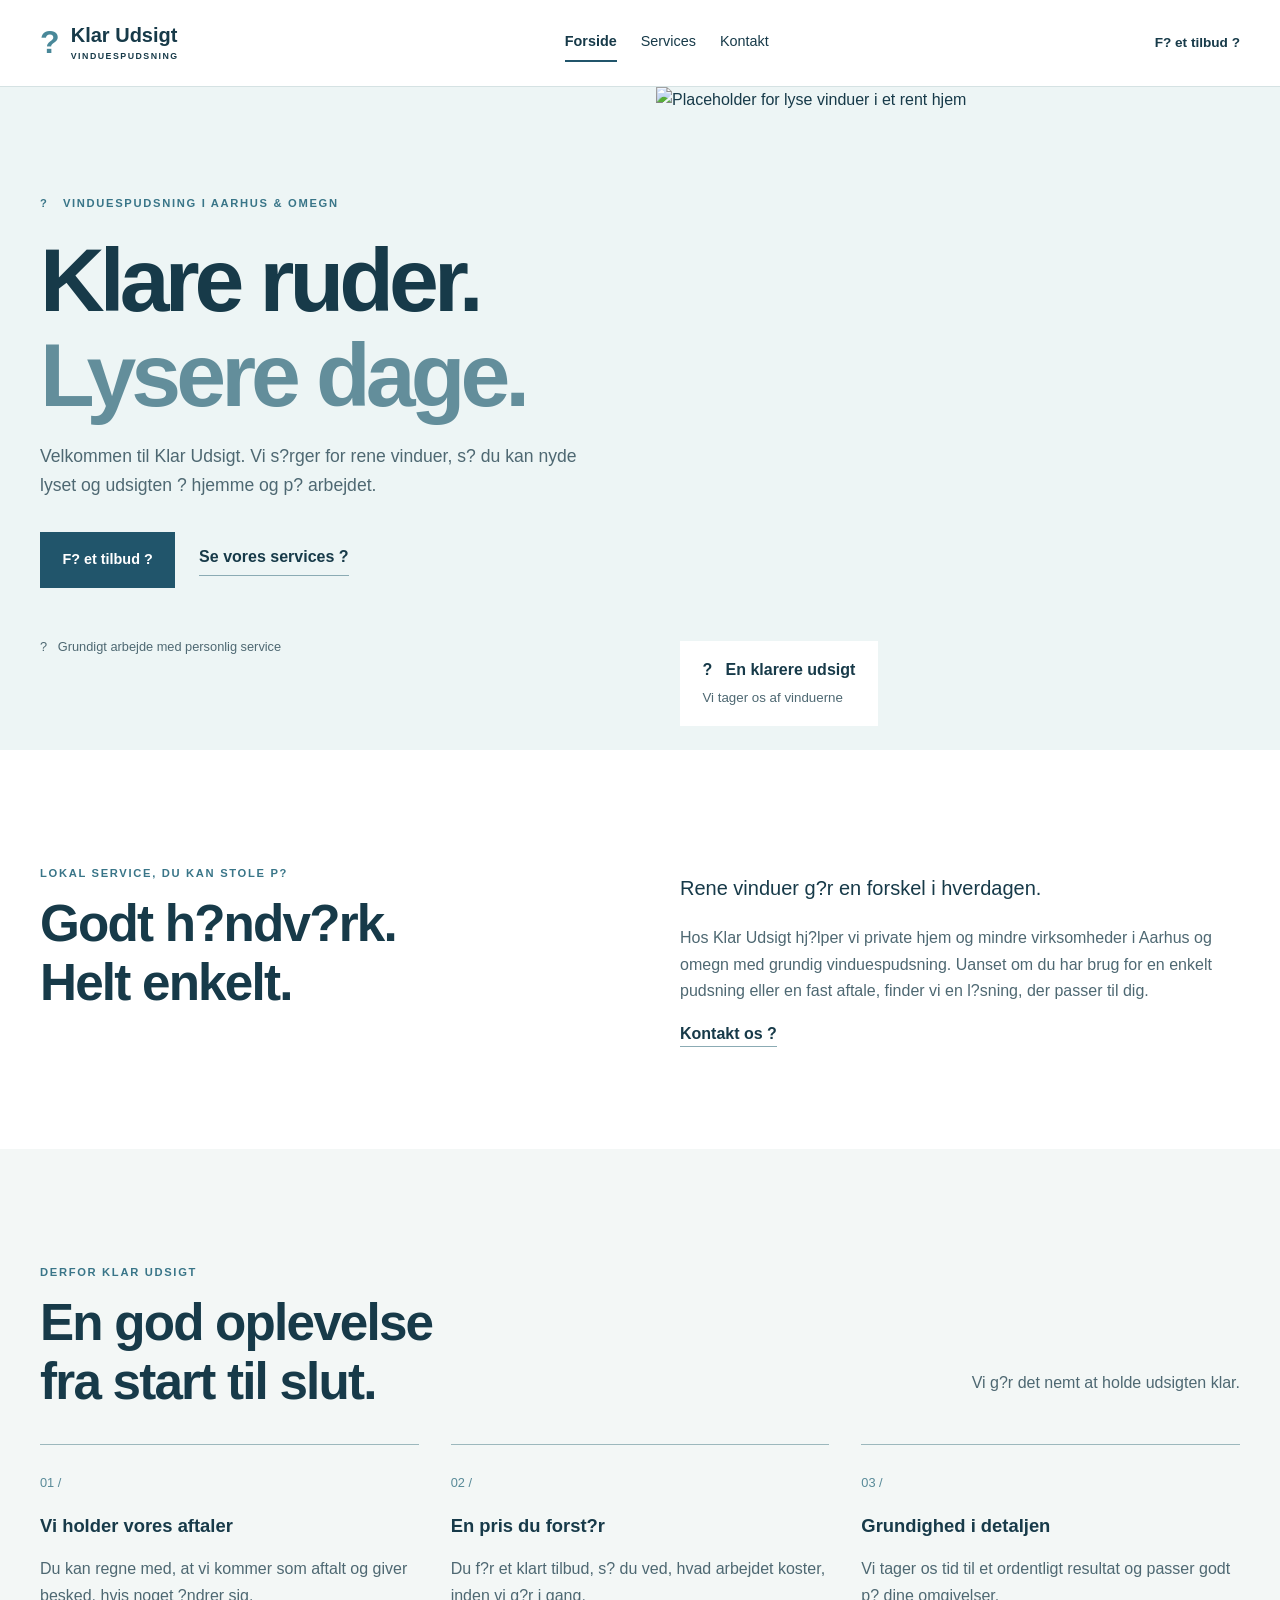
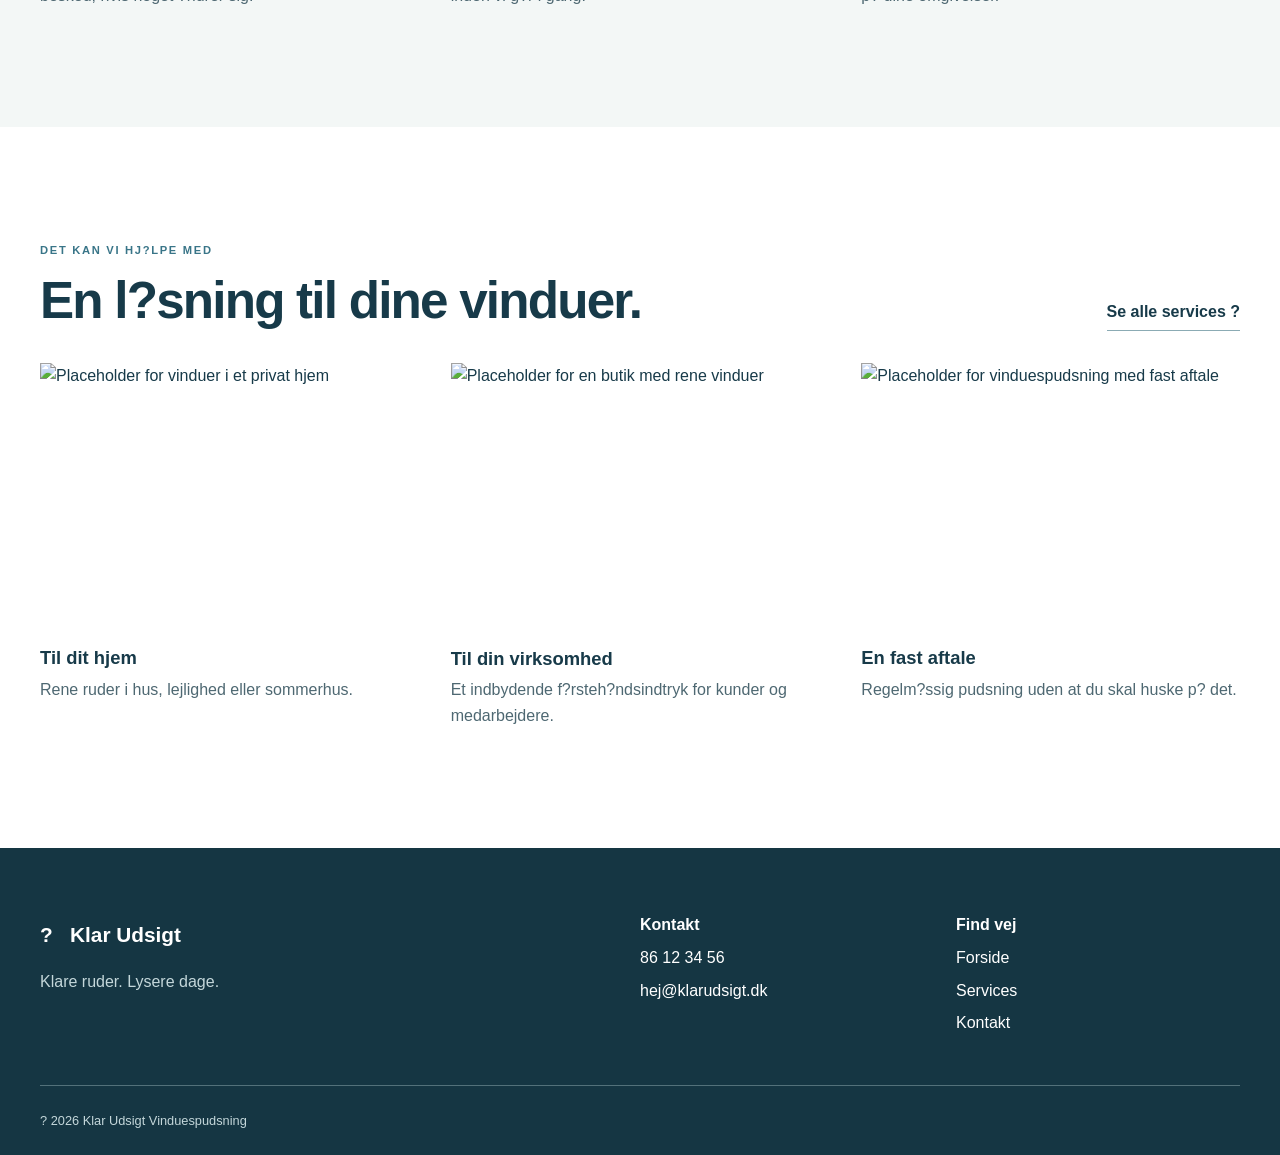
==== window-cleaning/index.html @ 0a9be9d3 "hmm jeg jar gjort det Glen sagde i guess" ====
<!DOCTYPE html>
<html lang="da">
<head><meta charset="utf-8"><meta name="viewport" content="width=device-width, initial-scale=1"><meta name="description" content="Vinduespudsning for private og erhverv i Aarhus og omegn."><title>Forside | Klar Udsigt</title><link rel="stylesheet" href="css/styles.css">
</head>
<body><a class="skip-link" href="#indhold">Spring til indhold</a><!-- Navigation -->
<header class="site-header">
<div class="container header-inner"><a class="brand" href="index.html"><span aria-hidden="true">?</span><span>Klar Udsigt<small>VINDUESPUDSNING</small></span></a>
<nav class="main-navigation" aria-label="Hovednavigation"><a href="index.html" aria-current="page">Forside</a><a href="services.html">Services</a><a href="contact.html">Kontakt</a>
</nav><a class="header-cta" href="contact.html">F? et tilbud ?</a>
</div>
</header>
<main id="indhold"><!-- Introduktion -->
<section class="hero">
<div class="container hero-grid">
<div class="hero-copy"><p class="eyebrow">? &nbsp; VINDUESPUDSNING I AARHUS &amp; OMEGN</p><h1>Klare ruder.<br><em>Lysere dage.</em></h1><p class="lead">Velkommen til Klar Udsigt. Vi s?rger for rene vinduer, s? du kan nyde lyset og udsigten ? hjemme og p? arbejdet.</p>
<div class="actions"><a class="button" href="contact.html">F? et tilbud ?</a><a class="text-link" href="services.html">Se vores services ?</a>
</div><p class="hero-note">? &nbsp; Grundigt arbejde med personlig service</p>
</div>
<div class="hero-image"><img src="https://placehold.co/1000x1000/d8e8ec/375866?text=Lyse+vinduer+og+rent+hjem" alt="Placeholder for lyse vinduer i et rent hjem">
<div class="image-label">? &nbsp; En klarere udsigt<br><small>Vi tager os af vinduerne</small>
</div>
</div>
</div>
</section><!-- Om os -->
<section class="section">
<div class="container intro-grid">
<div><p class="eyebrow">LOKAL SERVICE, DU KAN STOLE P?</p><h2>Godt h?ndv?rk.<br>Helt enkelt.</h2>
</div>
<div><p class="intro-text">Rene vinduer g?r en forskel i hverdagen.</p><p>Hos Klar Udsigt hj?lper vi private hjem og mindre virksomheder i Aarhus og omegn med grundig vinduespudsning. Uanset om du har brug for en enkelt pudsning eller en fast aftale, finder vi en l?sning, der passer til dig.</p><a class="text-link" href="contact.html">Kontakt os ?</a>
</div>
</div>
</section><!-- Fordele -->
<section class="section benefits">
<div class="container">
<div class="section-heading">
<div><p class="eyebrow">DERFOR KLAR UDSIGT</p><h2>En god oplevelse<br>fra start til slut.</h2>
</div><p>Vi g?r det nemt at holde udsigten klar.</p>
</div>
<div class="three-grid">
<article class="benefit"><span class="number">01 /</span><h3>Vi holder vores aftaler</h3><p>Du kan regne med, at vi kommer som aftalt og giver besked, hvis noget ?ndrer sig.</p>
</article>
<article class="benefit"><span class="number">02 /</span><h3>En pris du forst?r</h3><p>Du f?r et klart tilbud, s? du ved, hvad arbejdet koster, inden vi g?r i gang.</p>
</article>
<article class="benefit"><span class="number">03 /</span><h3>Grundighed i detaljen</h3><p>Vi tager os tid til et ordentligt resultat og passer godt p? dine omgivelser.</p>
</article>
</div>
</div>
</section><!-- Udvalgte services -->
<section class="section">
<div class="container">
<div class="section-heading">
<div><p class="eyebrow">DET KAN VI HJ?LPE MED</p><h2>En l?sning til dine vinduer.</h2>
</div><a class="text-link" href="services.html">Se alle services ?</a>
</div>
<div class="three-grid service-preview">
<article><img src="https://placehold.co/600x420/dce8e8/38545d?text=Vinduer+i+privat+hjem" alt="Placeholder for vinduer i et privat hjem"><h3>Til dit hjem</h3><p>Rene ruder i hus, lejlighed eller sommerhus.</p>
</article>
<article><img src="https://placehold.co/600x420/d1e0e4/38545d?text=Butik+med+rene+vinduer" alt="Placeholder for en butik med rene vinduer"><h3>Til din virksomhed</h3><p>Et indbydende f?rsteh?ndsindtryk for kunder og medarbejdere.</p>
</article>
<article><img src="https://placehold.co/600x420/e2e9e6/38545d?text=Vinduespudsning+med+fast+aftale" alt="Placeholder for vinduespudsning med fast aftale"><h3>En fast aftale</h3><p>Regelm?ssig pudsning uden at du skal huske p? det.</p>
</article>
</div>
</div>
</section>
</main><!-- Footer -->
<footer class="site-footer">
<div class="container footer-grid">
<div><a class="footer-brand" href="index.html">? &nbsp; Klar Udsigt</a><p>Klare ruder. Lysere dage.</p>
</div>
<div><strong>Kontakt</strong><a href="tel:+4586123456">86 12 34 56</a><a href="mailto:hej@klarudsigt.dk">hej@klarudsigt.dk</a>
</div>
<div><strong>Find vej</strong><a href="index.html">Forside</a><a href="services.html">Services</a><a href="contact.html">Kontakt</a>
</div>
</div>
<div class="container footer-bottom">? 2026 Klar Udsigt Vinduespudsning</div>
</footer>
</body>
</html>
---- window-cleaning/css/styles.css ----
﻿:root{--ink:#173a49;--muted:#4e6872;--blue:#21556b;--pale:#edf5f5;--line:#d5e2e3;--white:#fff;--space:clamp(4rem,8vw,7rem)}
*{box-sizing:border-box}html{scroll-behavior:smooth}body{margin:0;color:var(--ink);font-family:Arial,sans-serif;line-height:1.65}img{display:block;width:100%;object-fit:cover}a{color:inherit}a:hover{color:#39778b}a:focus-visible,button:focus-visible,input:focus-visible,select:focus-visible,textarea:focus-visible{outline:3px solid #e5a94d;outline-offset:3px}.skip-link{position:absolute;top:-100px;left:1rem;background:white;padding:.5rem;z-index:2}.skip-link:focus{top:1rem}.container{width:min(100% - 2.5rem,1200px);margin:auto}.site-header{background:var(--white);border-bottom:1px solid var(--line)}.header-inner{min-height:86px;display:flex;align-items:center;justify-content:space-between;gap:1.5rem;flex-wrap:wrap;padding-block:1rem}.brand{display:flex;gap:.7rem;align-items:center;text-decoration:none;font-size:1.25rem;font-weight:700;line-height:1.1}.brand>span:first-child{font-size:2rem;color:#498899}.brand small{display:block;font-size:.55rem;letter-spacing:.17em;margin-top:.4rem}.main-navigation{display:flex;gap:1.5rem;order:3;width:100%}.main-navigation a{text-decoration:none;font-size:.9rem;padding:.4rem 0}.main-navigation a[aria-current=page]{border-bottom:2px solid var(--blue);font-weight:bold}.header-cta{font-size:.85rem;font-weight:bold;text-decoration:none}.hero{background:var(--pale)}.hero-grid{display:grid;gap:2rem;padding-top:3rem}.hero-copy{padding-bottom:1rem}.eyebrow{font-size:.7rem;letter-spacing:.15em;font-weight:700;color:#397588}.hero h1,.page-intro h1{font-size:clamp(3rem,7vw,6rem);line-height:1.05;letter-spacing:-.055em;margin:1.3rem 0}h1 em{font-style:normal;color:#638e9b}h2{font-size:clamp(2rem,4vw,3.2rem);line-height:1.15;letter-spacing:-.035em;margin:.8rem 0 1.4rem}h3{font-size:1.15rem;line-height:1.3}p{color:var(--muted)}.lead{font-size:1.1rem;max-width:34rem}.actions{display:flex;align-items:center;gap:1.5rem;flex-wrap:wrap;margin:2rem 0}.button{display:inline-block;border:0;background:var(--blue);color:white;padding:1rem 1.4rem;text-decoration:none;font:inherit;font-weight:bold;font-size:.9rem}.button:hover{background:#173a49;color:white}.text-link{font-weight:bold;text-decoration:none;border-bottom:1px solid #8babb4;padding-bottom:.3rem}.hero-note{font-size:.8rem;margin-top:3rem}.hero-image{position:relative}.hero-image img{height:100%;min-height:320px}.image-label{position:absolute;bottom:1.5rem;left:1.5rem;background:white;padding:1rem 1.4rem;font-weight:bold}.image-label small{font-weight:normal;color:var(--muted)}.section{padding:var(--space) 0}.intro-grid,.contact-grid{display:grid;gap:2rem}.intro-text{font-size:1.25rem;color:var(--ink)}.benefits{background:#f3f7f6}.section-heading{display:flex;justify-content:space-between;align-items:end;gap:1rem;flex-wrap:wrap;margin-bottom:2rem}.section-heading h2{margin-bottom:0}.three-grid{display:grid;gap:2rem}.benefit{border-top:1px solid #9cb8bd;padding-top:1.5rem}.number{color:#588a98;font-size:.8rem}.service-preview img{aspect-ratio:600/420}.service-preview h3{margin-bottom:.4rem}.service-preview p{margin-top:0}.page-intro{background:var(--pale);padding:4rem 0}.service-list{display:grid;gap:4rem}.service-card{display:grid;gap:2rem;align-items:center}.service-card img{aspect-ratio:4/3}.service-card li{margin:.6rem 0}.cta-section{background:var(--blue);padding:4rem 0;color:white}.cta-section p,.cta-section .eyebrow{color:#d7e9ed}.cta-inner{display:flex;flex-wrap:wrap;align-items:center;justify-content:space-between;gap:1rem}.button-light{background:white;color:var(--ink)}.contact-details dt{font-weight:bold;margin-top:1.5rem}.contact-details dd{margin:0;color:var(--muted)}.form-panel{background:var(--pale);padding:clamp(1.5rem,4vw,3rem)}.form-note{font-size:.9rem}.contact-form{display:grid;gap:1rem}.field{display:grid;gap:.35rem}.field label{font-weight:bold;font-size:.9rem}input,select,textarea{width:100%;padding:.8rem;border:1px solid #9ab2b8;background:white;color:var(--ink);font:inherit}textarea{resize:vertical}button:disabled{opacity:.6;cursor:not-allowed}.site-footer{background:#153643;color:white;padding:4rem 0 1.5rem}.footer-grid{display:grid;gap:2rem}.footer-grid a,.footer-grid strong{display:block}.footer-grid a{text-decoration:none;margin-top:.4rem}.footer-grid p{color:#c4d7da}.footer-brand{font-weight:bold;font-size:1.3rem}.footer-bottom{border-top:1px solid #53717a;margin-top:3rem;padding-top:1.5rem;font-size:.8rem;color:#c4d7da}
@media(min-width:700px){.main-navigation{order:0;width:auto}.hero-grid{grid-template-columns:1fr 1fr;align-items:stretch;padding-top:0}.hero-copy{padding:6rem 2rem 5rem 0}.intro-grid,.contact-grid{grid-template-columns:1fr 1fr;gap:5rem}.three-grid{grid-template-columns:repeat(3,1fr)}.service-card{grid-template-columns:1fr 1fr;gap:4rem}.service-card:nth-child(even) img{order:2}.footer-grid{grid-template-columns:2fr 1fr 1fr}}
@media(min-width:1000px){.hero-grid{min-height:600px}.page-intro{padding:6rem 0}}
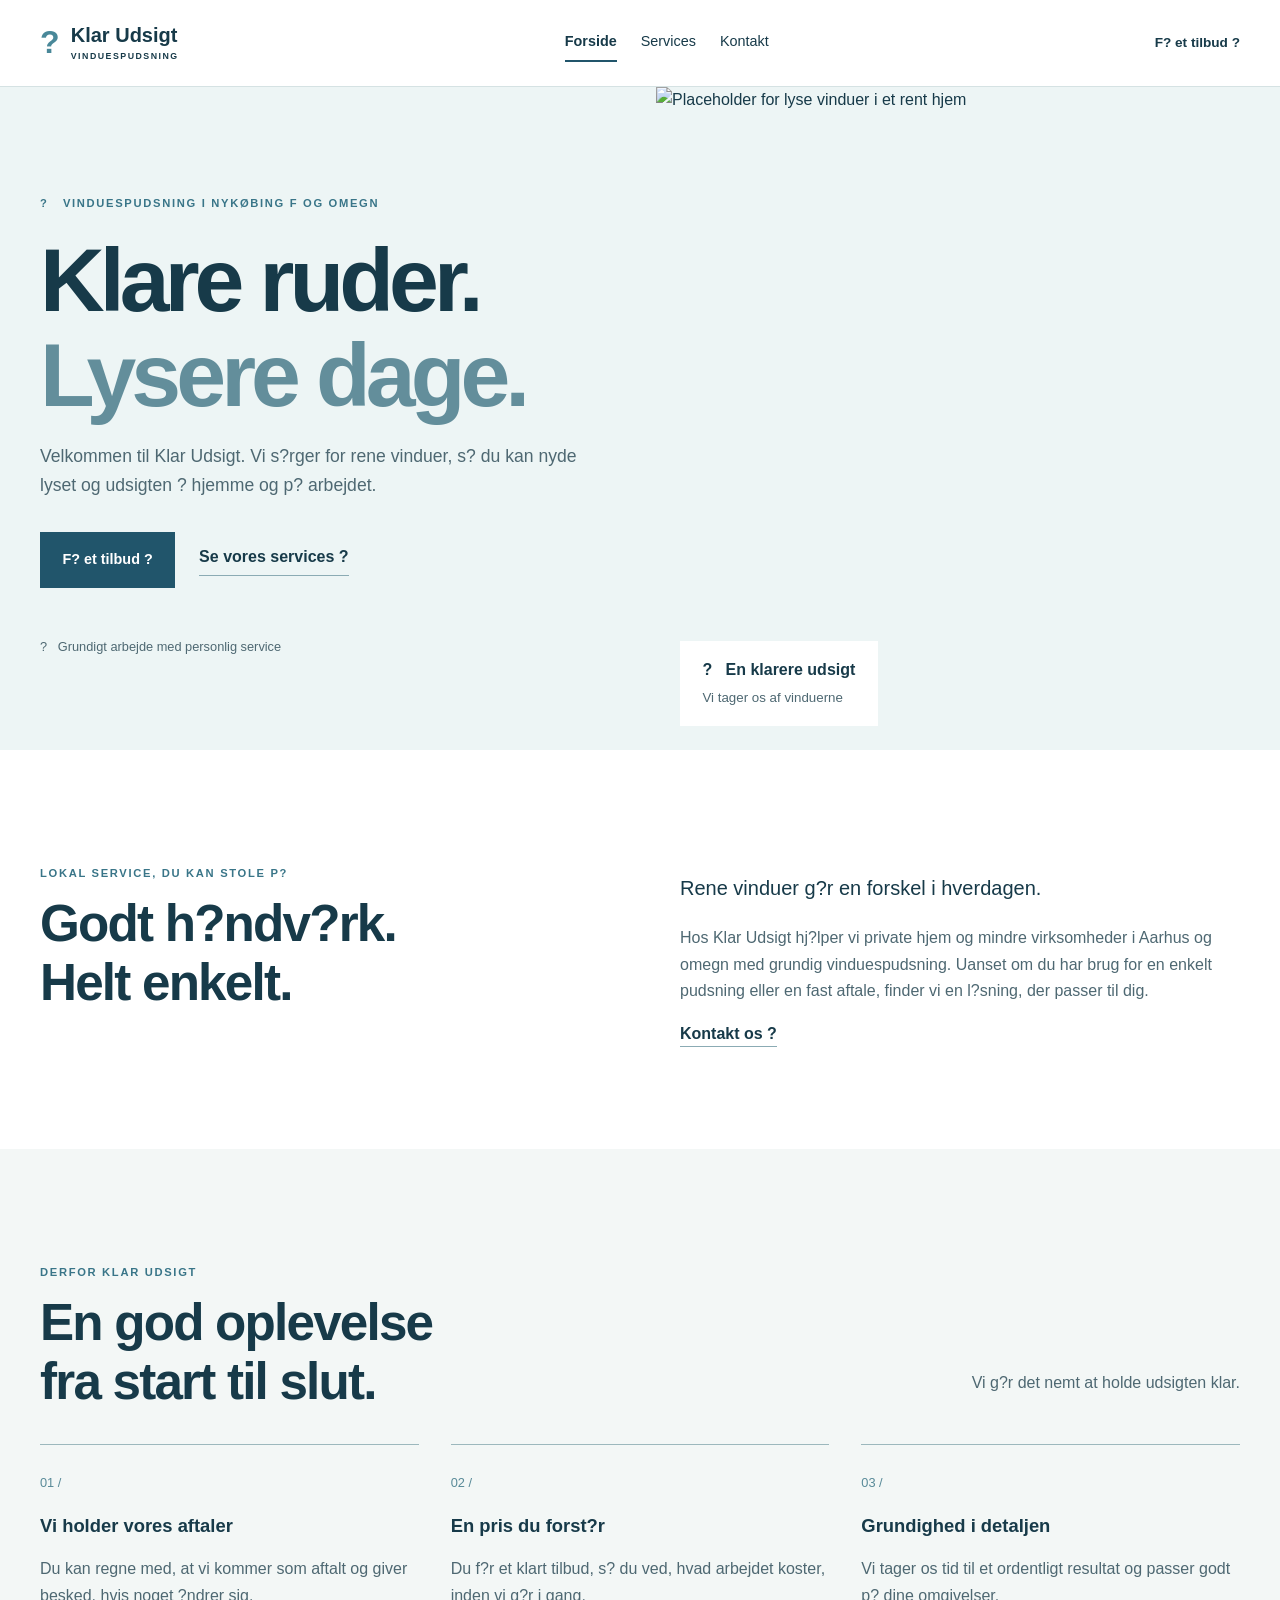
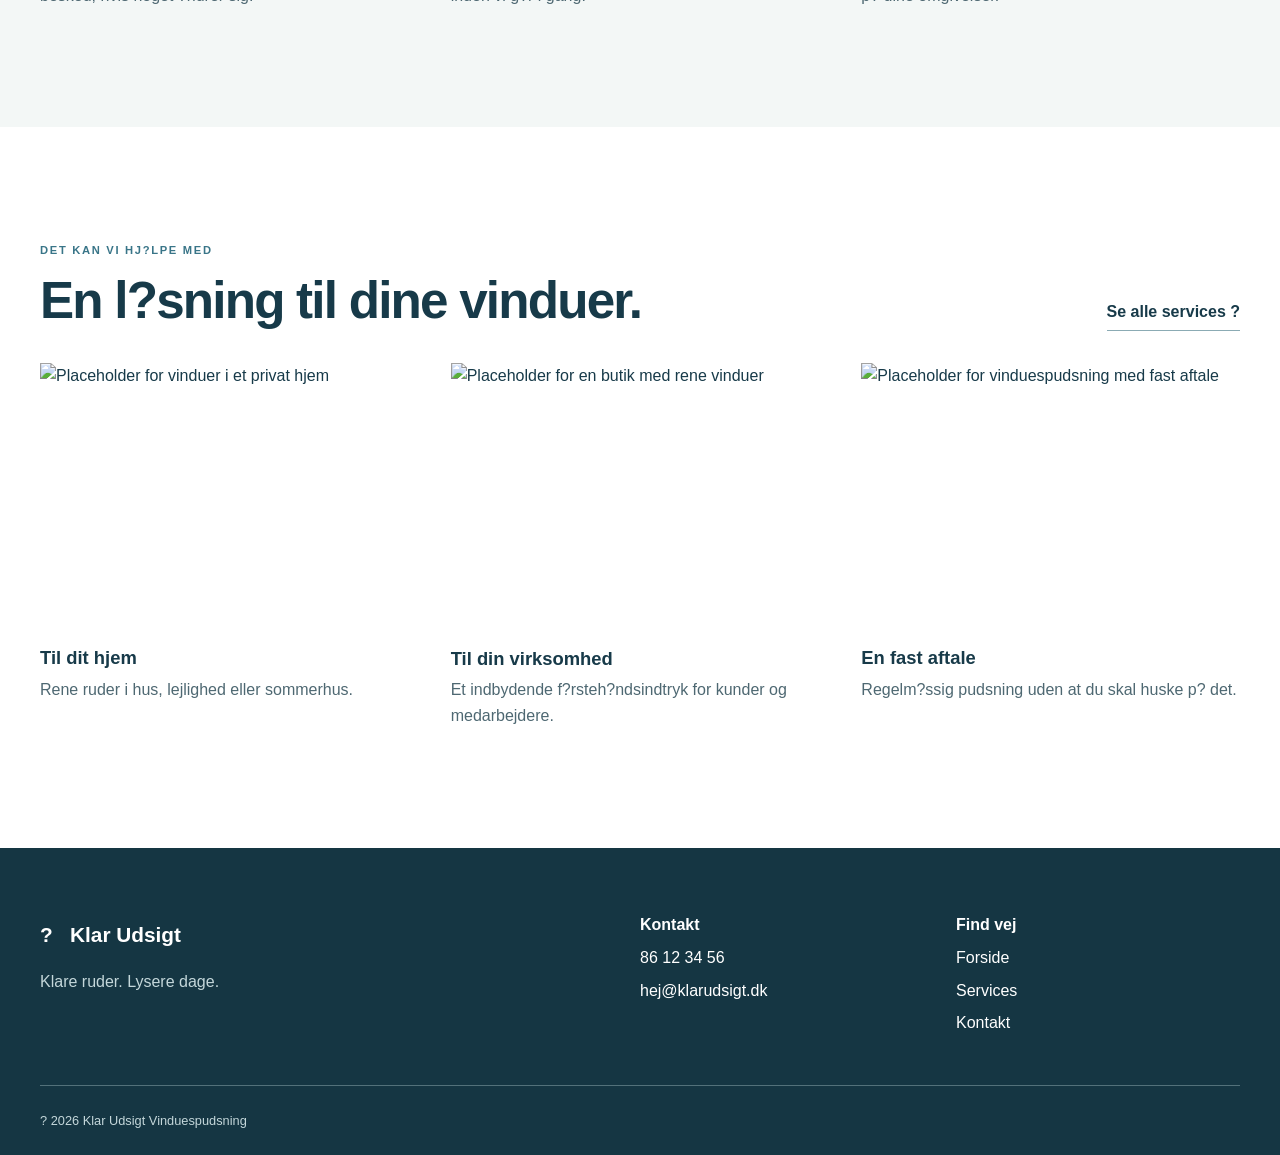
==== commit aff80f0c: "ændret eyebrow i header ændret lidt i sections teksten" ====
--- a/window-cleaning/index.html
+++ b/window-cleaning/index.html
@@ -12,7 +12,7 @@
 <main id="indhold"><!-- Introduktion -->
 <section class="hero">
 <div class="container hero-grid">
-<div class="hero-copy"><p class="eyebrow">? &nbsp; VINDUESPUDSNING I AARHUS &amp; OMEGN</p><h1>Klare ruder.<br><em>Lysere dage.</em></h1><p class="lead">Velkommen til Klar Udsigt. Vi s?rger for rene vinduer, s? du kan nyde lyset og udsigten ? hjemme og p? arbejdet.</p>
+<div class="hero-copy"><p class="eyebrow">? &nbsp; VINDUESPUDSNING I NYKØBING F OG OMEGN</p><h1>Klare ruder.<br><em>Lysere dage.</em></h1><p class="lead">Velkommen til Klar Udsigt. Vi s?rger for rene vinduer, s? du kan nyde lyset og udsigten ? hjemme og p? arbejdet.</p>
 <div class="actions"><a class="button" href="contact.html">F? et tilbud ?</a><a class="text-link" href="services.html">Se vores services ?</a>
 </div><p class="hero-note">? &nbsp; Grundigt arbejde med personlig service</p>
 </div>
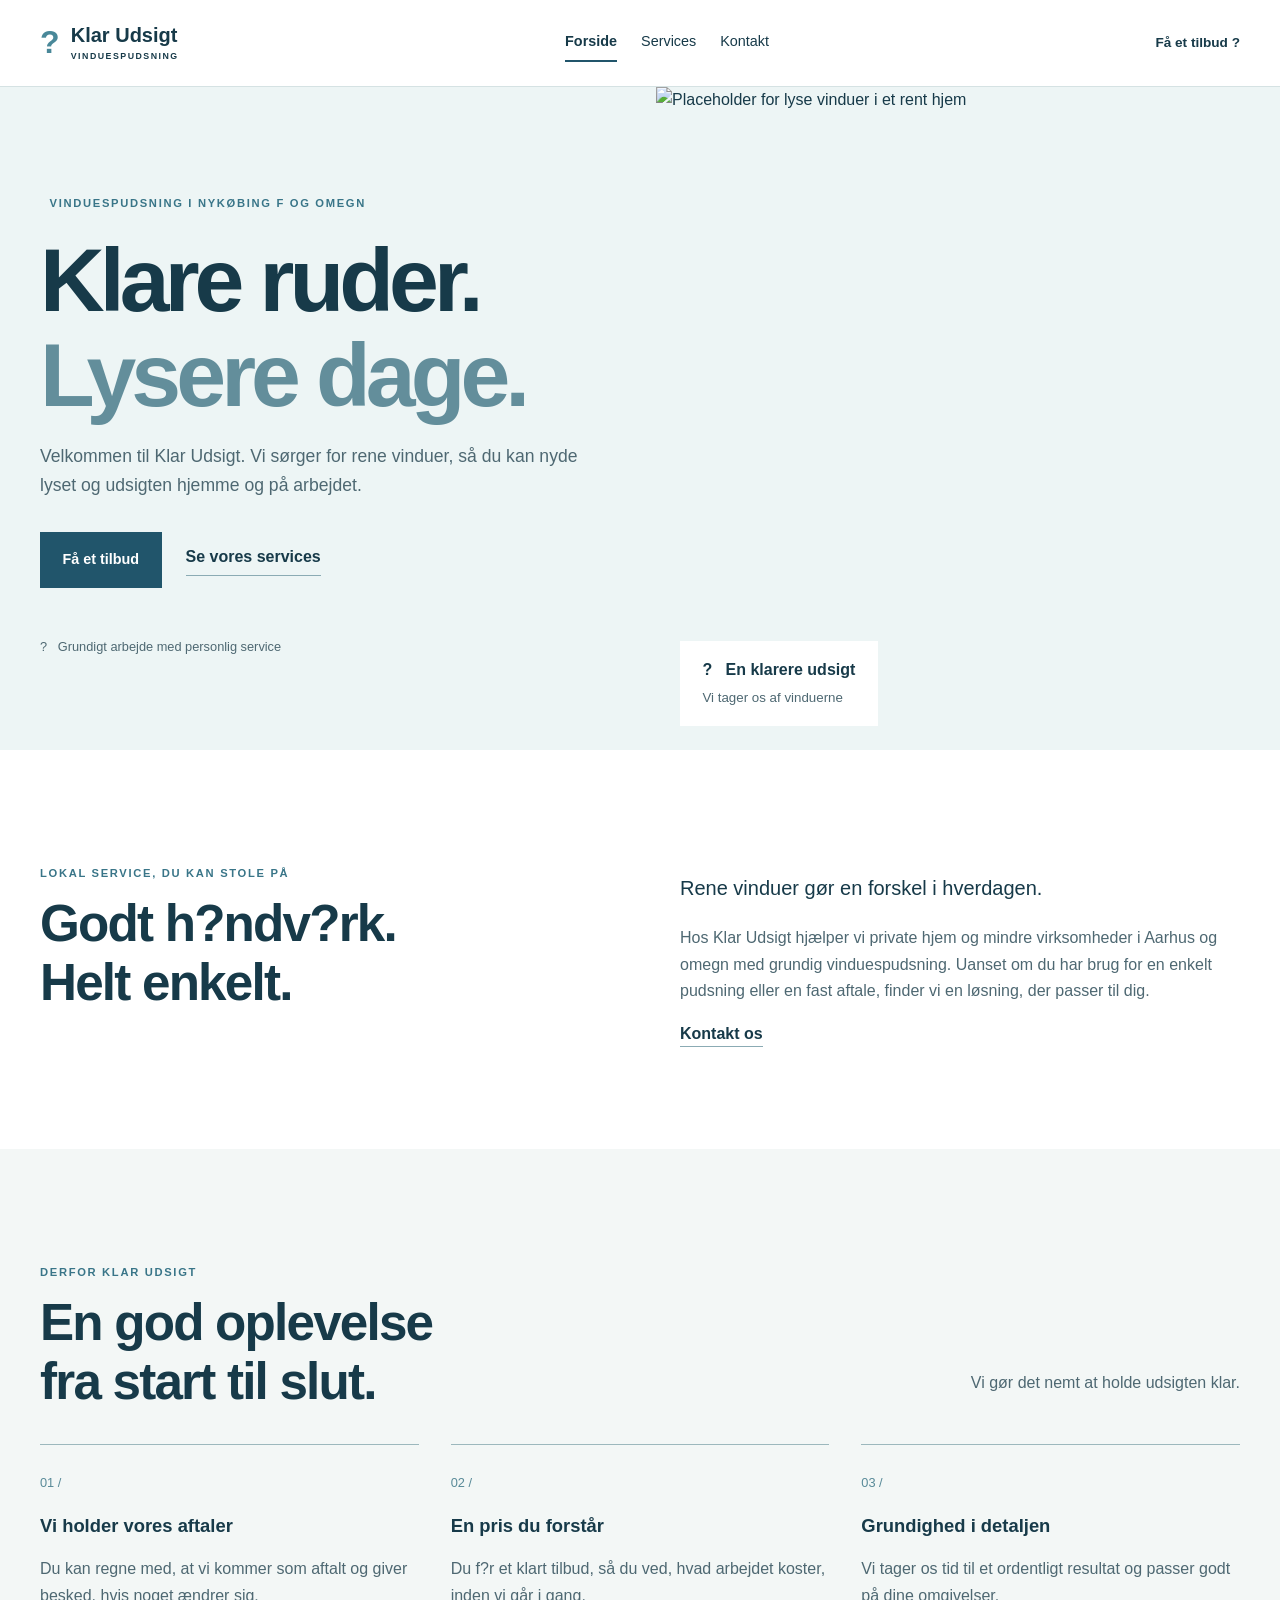
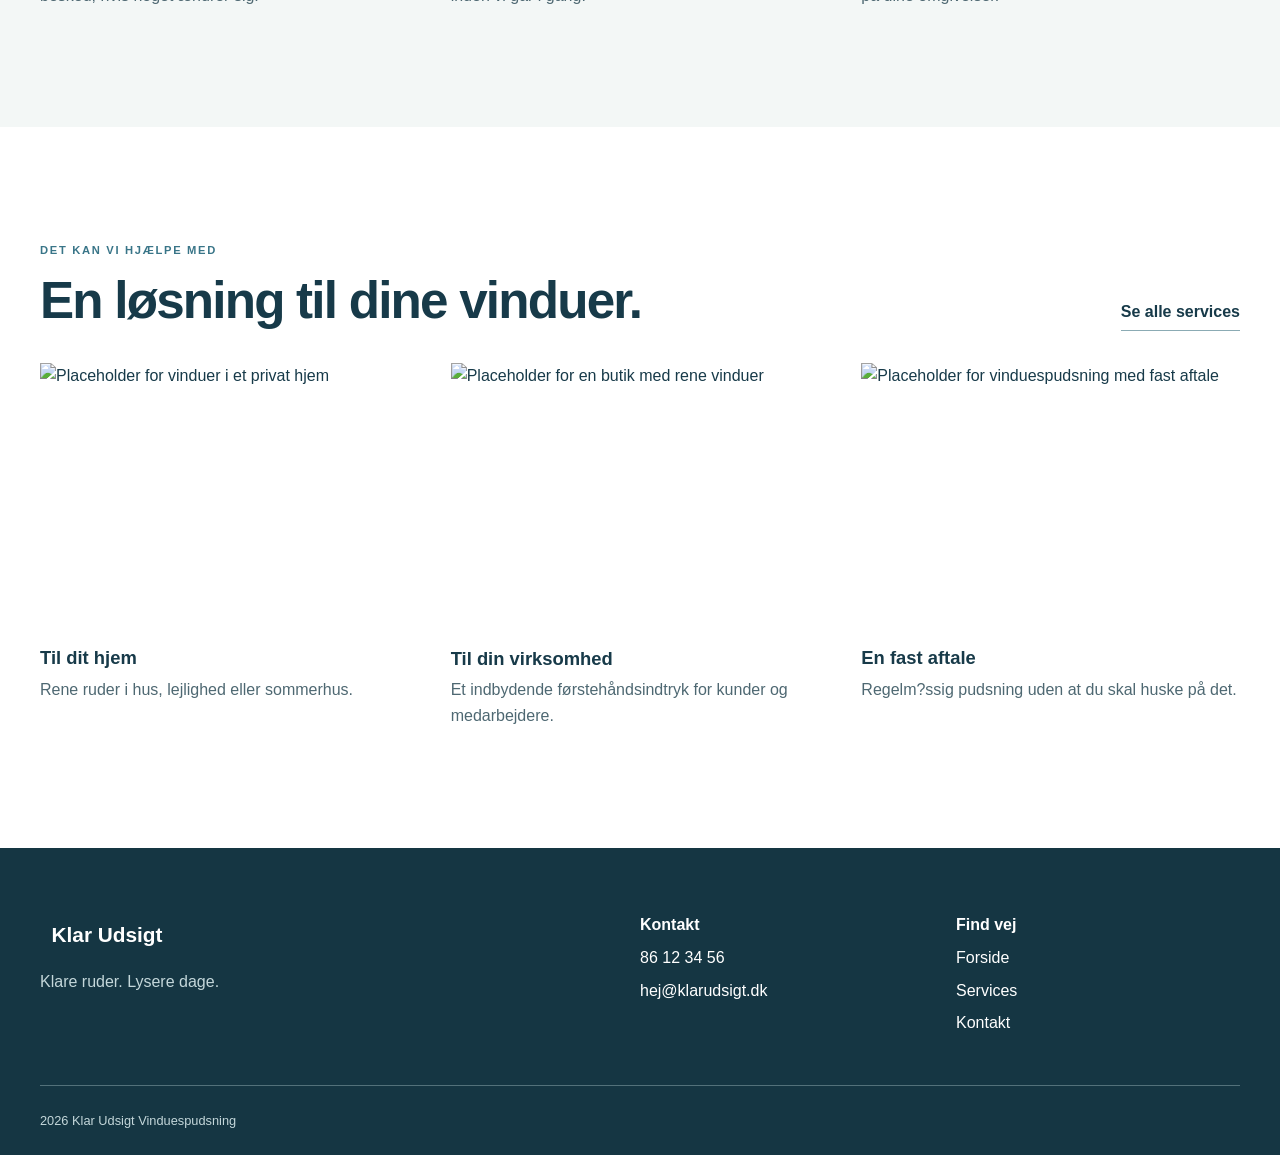
==== commit 6aafa602: "ændret alle spørgsmålstegn til de rigtige bokstaver. æøå" ====
--- a/window-cleaning/index.html
+++ b/window-cleaning/index.html
@@ -6,14 +6,14 @@
 <header class="site-header">
 <div class="container header-inner"><a class="brand" href="index.html"><span aria-hidden="true">?</span><span>Klar Udsigt<small>VINDUESPUDSNING</small></span></a>
 <nav class="main-navigation" aria-label="Hovednavigation"><a href="index.html" aria-current="page">Forside</a><a href="services.html">Services</a><a href="contact.html">Kontakt</a>
-</nav><a class="header-cta" href="contact.html">F? et tilbud ?</a>
+</nav><a class="header-cta" href="contact.html">Få et tilbud ?</a>
 </div>
 </header>
 <main id="indhold"><!-- Introduktion -->
 <section class="hero">
 <div class="container hero-grid">
-<div class="hero-copy"><p class="eyebrow">? &nbsp; VINDUESPUDSNING I NYKØBING F OG OMEGN</p><h1>Klare ruder.<br><em>Lysere dage.</em></h1><p class="lead">Velkommen til Klar Udsigt. Vi s?rger for rene vinduer, s? du kan nyde lyset og udsigten ? hjemme og p? arbejdet.</p>
-<div class="actions"><a class="button" href="contact.html">F? et tilbud ?</a><a class="text-link" href="services.html">Se vores services ?</a>
+<div class="hero-copy"><p class="eyebrow"> &nbsp; VINDUESPUDSNING I NYKØBING F OG OMEGN</p><h1>Klare ruder.<br><em>Lysere dage.</em></h1><p class="lead">Velkommen til Klar Udsigt. Vi sørger for rene vinduer, så du kan nyde lyset og udsigten hjemme og på arbejdet.</p>
+<div class="actions"><a class="button" href="contact.html">Få et tilbud</a><a class="text-link" href="services.html">Se vores services</a>
 </div><p class="hero-note">? &nbsp; Grundigt arbejde med personlig service</p>
 </div>
 <div class="hero-image"><img src="https://placehold.co/1000x1000/d8e8ec/375866?text=Lyse+vinduer+og+rent+hjem" alt="Placeholder for lyse vinduer i et rent hjem">
@@ -24,9 +24,9 @@
 </section><!-- Om os -->
 <section class="section">
 <div class="container intro-grid">
-<div><p class="eyebrow">LOKAL SERVICE, DU KAN STOLE P?</p><h2>Godt h?ndv?rk.<br>Helt enkelt.</h2>
+<div><p class="eyebrow">LOKAL SERVICE, DU KAN STOLE PÅ</p><h2>Godt h?ndv?rk.<br>Helt enkelt.</h2>
 </div>
-<div><p class="intro-text">Rene vinduer g?r en forskel i hverdagen.</p><p>Hos Klar Udsigt hj?lper vi private hjem og mindre virksomheder i Aarhus og omegn med grundig vinduespudsning. Uanset om du har brug for en enkelt pudsning eller en fast aftale, finder vi en l?sning, der passer til dig.</p><a class="text-link" href="contact.html">Kontakt os ?</a>
+<div><p class="intro-text">Rene vinduer gør en forskel i hverdagen.</p><p>Hos Klar Udsigt hjælper vi private hjem og mindre virksomheder i Aarhus og omegn med grundig vinduespudsning. Uanset om du har brug for en enkelt pudsning eller en fast aftale, finder vi en løsning, der passer til dig.</p><a class="text-link" href="contact.html">Kontakt os</a>
 </div>
 </div>
 </section><!-- Fordele -->
@@ -34,14 +34,14 @@
 <div class="container">
 <div class="section-heading">
 <div><p class="eyebrow">DERFOR KLAR UDSIGT</p><h2>En god oplevelse<br>fra start til slut.</h2>
-</div><p>Vi g?r det nemt at holde udsigten klar.</p>
+</div><p>Vi gør det nemt at holde udsigten klar.</p>
 </div>
 <div class="three-grid">
-<article class="benefit"><span class="number">01 /</span><h3>Vi holder vores aftaler</h3><p>Du kan regne med, at vi kommer som aftalt og giver besked, hvis noget ?ndrer sig.</p>
+<article class="benefit"><span class="number">01 /</span><h3>Vi holder vores aftaler</h3><p>Du kan regne med, at vi kommer som aftalt og giver besked, hvis noget ændrer sig.</p>
 </article>
-<article class="benefit"><span class="number">02 /</span><h3>En pris du forst?r</h3><p>Du f?r et klart tilbud, s? du ved, hvad arbejdet koster, inden vi g?r i gang.</p>
+<article class="benefit"><span class="number">02 /</span><h3>En pris du forstår</h3><p>Du f?r et klart tilbud, så du ved, hvad arbejdet koster, inden vi går i gang.</p>
 </article>
-<article class="benefit"><span class="number">03 /</span><h3>Grundighed i detaljen</h3><p>Vi tager os tid til et ordentligt resultat og passer godt p? dine omgivelser.</p>
+<article class="benefit"><span class="number">03 /</span><h3>Grundighed i detaljen</h3><p>Vi tager os tid til et ordentligt resultat og passer godt på dine omgivelser.</p>
 </article>
 </div>
 </div>
@@ -49,15 +49,15 @@
 <section class="section">
 <div class="container">
 <div class="section-heading">
-<div><p class="eyebrow">DET KAN VI HJ?LPE MED</p><h2>En l?sning til dine vinduer.</h2>
-</div><a class="text-link" href="services.html">Se alle services ?</a>
+<div><p class="eyebrow">DET KAN VI HJÆLPE MED</p><h2>En løsning til dine vinduer.</h2>
+</div><a class="text-link" href="services.html">Se alle services</a>
 </div>
 <div class="three-grid service-preview">
 <article><img src="https://placehold.co/600x420/dce8e8/38545d?text=Vinduer+i+privat+hjem" alt="Placeholder for vinduer i et privat hjem"><h3>Til dit hjem</h3><p>Rene ruder i hus, lejlighed eller sommerhus.</p>
 </article>
-<article><img src="https://placehold.co/600x420/d1e0e4/38545d?text=Butik+med+rene+vinduer" alt="Placeholder for en butik med rene vinduer"><h3>Til din virksomhed</h3><p>Et indbydende f?rsteh?ndsindtryk for kunder og medarbejdere.</p>
+<article><img src="https://placehold.co/600x420/d1e0e4/38545d?text=Butik+med+rene+vinduer" alt="Placeholder for en butik med rene vinduer"><h3>Til din virksomhed</h3><p>Et indbydende førstehåndsindtryk for kunder og medarbejdere.</p>
 </article>
-<article><img src="https://placehold.co/600x420/e2e9e6/38545d?text=Vinduespudsning+med+fast+aftale" alt="Placeholder for vinduespudsning med fast aftale"><h3>En fast aftale</h3><p>Regelm?ssig pudsning uden at du skal huske p? det.</p>
+<article><img src="https://placehold.co/600x420/e2e9e6/38545d?text=Vinduespudsning+med+fast+aftale" alt="Placeholder for vinduespudsning med fast aftale"><h3>En fast aftale</h3><p>Regelm?ssig pudsning uden at du skal huske på det.</p>
 </article>
 </div>
 </div>
@@ -65,14 +65,14 @@
 </main><!-- Footer -->
 <footer class="site-footer">
 <div class="container footer-grid">
-<div><a class="footer-brand" href="index.html">? &nbsp; Klar Udsigt</a><p>Klare ruder. Lysere dage.</p>
+<div><a class="footer-brand" href="index.html">&nbsp; Klar Udsigt</a><p>Klare ruder. Lysere dage.</p>
 </div>
 <div><strong>Kontakt</strong><a href="tel:+4586123456">86 12 34 56</a><a href="mailto:hej@klarudsigt.dk">hej@klarudsigt.dk</a>
 </div>
 <div><strong>Find vej</strong><a href="index.html">Forside</a><a href="services.html">Services</a><a href="contact.html">Kontakt</a>
 </div>
 </div>
-<div class="container footer-bottom">? 2026 Klar Udsigt Vinduespudsning</div>
+<div class="container footer-bottom">2026 Klar Udsigt Vinduespudsning</div>
 </footer>
 </body>
 </html>
